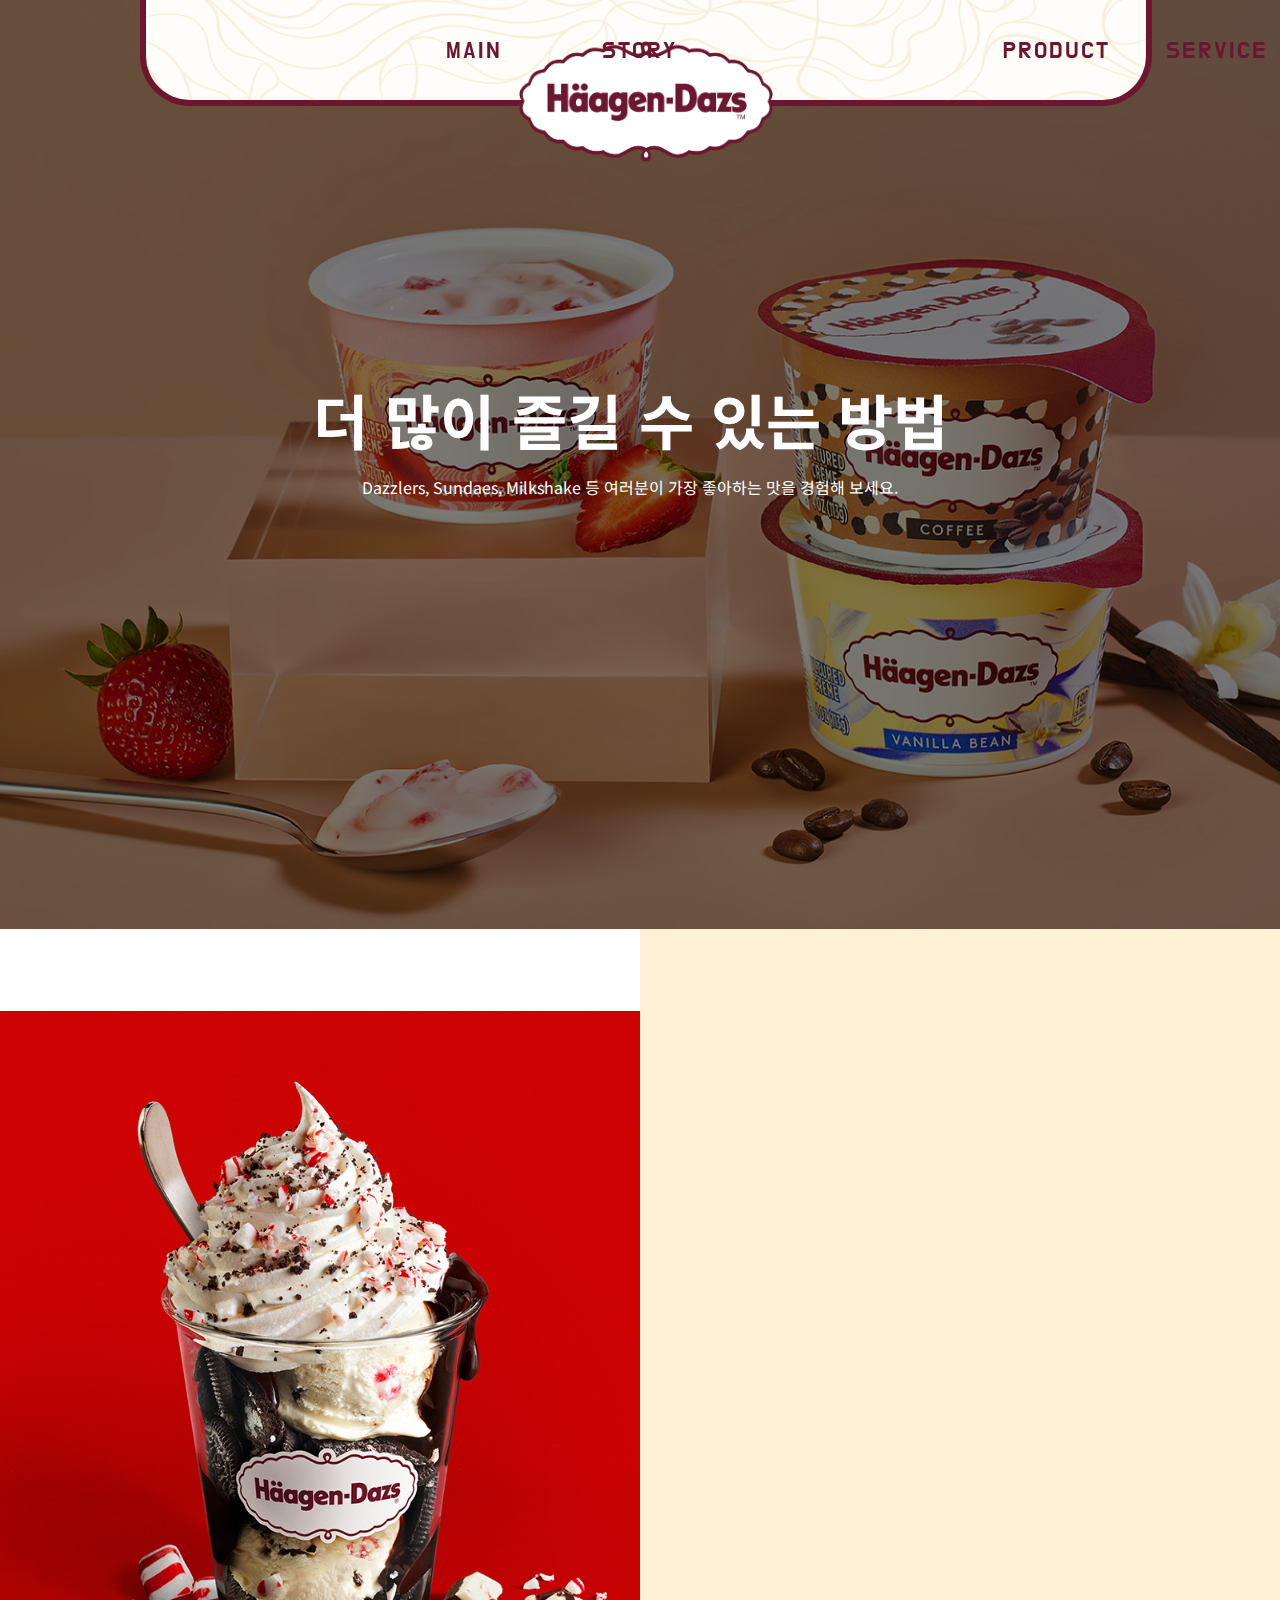
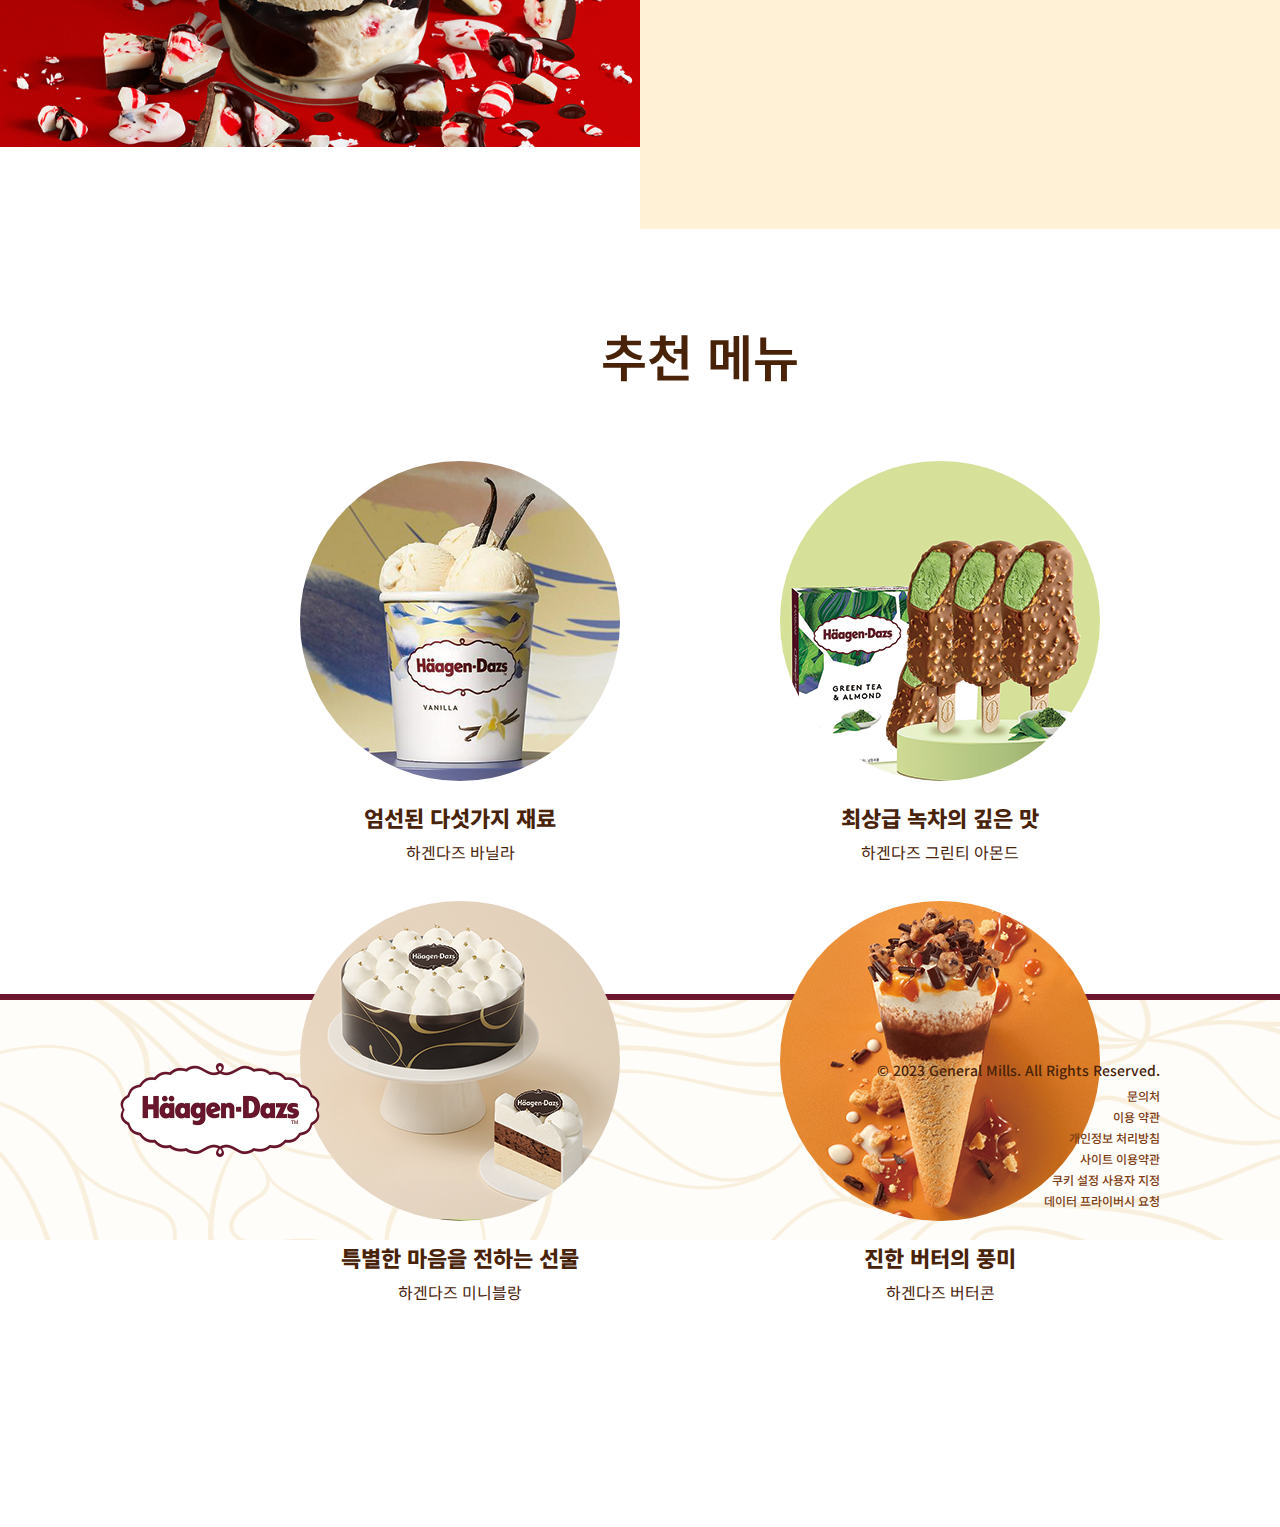
==== haggendazs/index.html @ fa951edf "cake" ====
<!doctype html>
<html lang="ko">
<head>
<meta charset="UTF-8">
<title>main</title>
<link rel="stylesheet" href="css/main.css">
<link href="https://fonts.googleapis.com/css2?family=Noto+Sans+KR:wght@100;300;400;500;600;700;800&display=swap" rel="stylesheet">
<link href="https://fonts.googleapis.com/css2?family=Do+Hyeon&display=swap" rel="stylesheet">
<link rel="stylesheet" href="https://cdnjs.cloudflare.com/ajax/libs/animate.css/4.1.1/animate.min.css">
<script src="./js/jquery-3.7.0.min.js"></script>
<script src="js/haggen_index.js"></script>
</head>

<body>
<header class="nav-down">
	<div class="wrapper">
		<h1 class="logo"><img src="img/logo1.png"></h1>
		<div class="nav">	
			<ul class="menu1">
				<li><a href="index.html">MAIN</a></li>
				<li><a href="sub1.html">STORY</a></li>
			</ul>
			<ul class="menu2">
				<li><a href="sub2.html">PRODUCT</a></li>
				<li><a href="sub3.html">SERVICE</a></li>
			</ul>
		</div>
	</div>
</header>

<section class="sect01">
	<article class="black1">
		<div class="inner">
			<div class="title-text animate__animated animate__bounceInDown">
				<h2>더 많이 즐길 수 있는 방법</h2>
				<p>Dazzlers, Sundaes, Milkshake 등 여러분이 가장 좋아하는 맛을 경험해 보세요.</p>
			</div>
		</div>
	</article>
</section>

<section class="sect02">
	<article class="all-box">
		<div class="big-img"></div>
		<div class="text-box">
			<div class="box2">
				<div class="effect-box animate__animated">
					<h2>HÄAGEN-DAZS PRODUCT</h2>
					<h3>완벽한 아이스크림을 만들기 위한 노력</h3>
					<p>1960년부터 하겐다즈는 비교할 수 없는 퀄리티의 아이스크림을 만들어 오고 있습니다. 창립자인 루벤 매투스는 고품질의 엄선된 원료만을 사용하여 세계 최고의 아이스크림을 만드는 것을 하게다즈의 비전으로 삼았습니다.<br>'아이스크림이란 차갑고 달콤하기만 한 것이 아닌 만족스러운 경험 그 자체를 제공해야한다'라는 그의 비전과 철학은 지금까지도 이어져 오고 있습니다.</p>
					<button class="btn"><a href="sub1.html">LEARN MORE</a></button>
				</div>
			</div>
		</div>
	</article>
</section>

<section class="sect03">
	<article class="at-box">
		<div class="inner">
			<h2>추천 메뉴</h2>
			<div class="big-box">
				<div class="box">
					<div class="box2-img"><img src="img/vanilla-hd.png"></div>
					<div class="box-text">
						<h3>엄선된 다섯가지 재료</h3>
						<p>하겐다즈 바닐라</p>
					</div>
				</div>

				<div class="box">
					<div class="box2-img"><img src="img/green-hd.png"></div>
					<div class="box-text">
						<h3>최상급 녹차의 깊은 맛</h3>
						<p>하겐다즈 그린티 아몬드</p>
					</div>
				</div>

				<div class="box">
					<div class="box2-img"><img src="img/mini-hd.png"></div>
					<div class="box-text">
						<h3>특별한 마음을 전하는 선물</h3>
						<p>하겐다즈 미니블랑</p>
					</div>
				</div>

				<div class="box">
					<div class="box2-img"><img src="img/buttercone-hd.png"></div>
					<div class="box-text">
						<h3>진한 버터의 풍미</h3>
						<p>하겐다즈 버터콘</p>
					</div>
				</div>
			</div>
		</div>
	</article>
</section>

<footer>
	<div class="inner">
		<div class="ft-img">
			<div class="ft-logo"><img src="img/ft-logo.png"></div>
		</div>

		<div class="ft-text">
			<p>© 2023 General Mills. All Rights Reserved.</p>
			<ul>
				<li>문의처</li>
				<li>이용 약관</li>
				<li>개인정보 처리방침</li>
				<li>사이트 이용약관</li>
				<li>쿠키 설정 사용자 지정</li>
				<li>데이터 프라이버시 요청</li>
			</ul>
		</div>
	</div>
</footer>
</body>
</html>
---- haggendazs/css/main.css ----
@charset "utf-8";

*{
	margin:0;
	padding:0;
}

.clearfix::after{
	content:"";
	display:block;
	clear:both;
}

button{
	border:none;
	background:none;
}

ul{
	list-style-type:none;
}

li{
	text-decoration:none;
}

a{
	text-decoration:none;
	color:black;
}

body{
	font-family: 'Noto Sans KR', sans-serif;
	overflow-x:hidden;
	background-color:#fff;
}

#menuicon{
	display: none;
}

header{
	width:1400px;
	height:100px;
	margin:auto;
	background-color:#fffefc;
	border-radius:0px 0px 50px 50px;
	border-left:6px solid #6c172f;
	border-right:6px solid #6c172f;
	border-bottom:6px solid #6c172f;
	background:url("../img/background1.png") no-repeat 50% 50%;
	background-size:cover;
	position:fixed;
	top:0px;
	left:50%;
	margin-left:-700px;
	z-index:100;
	transition: top 0.5s ease-in-out;
}

.wrapper{
	width: 1400px;
	margin: auto;
}

.nav{
	width:1400px;
	height:100px;
	box-sizing:border-box;
	padding:37px 95px;
	margin:auto;
}

.nav-up{
	top: -170px;
}

h1.logo{
	width:280px;
	height:142px;
	position:absolute;
	left:50%;
	margin-left:-140px;
	bottom:-70px;
}

h1.logo img{
	position:absolute;
	width:100%;
}

.nav ul{
	display:inline-block;
}

ul.menu1{
	float:left;
}

.menu1 li{
	float:left;
	padding: 0px 60px;
}

.menu1 li > a{
	font-size:24px;
	font-weight:500;
	font-family: 'Do Hyeon', sans-serif;
	letter-spacing:2px;
	color:#6c172f;
	position: relative;
	cursor: pointer;
}

.menu1 li > a::after{
	content: "";
	position: absolute;
	bottom: -5px;
	height: 4px;
	width: 100%;
	left: 0px;
	background-color: #6c172f;
	transition: 0.3s;
	transition-timing-function: ease-in-out;
	transform: scaleX(0);
}

.menu1 li > a:hover::after{
	transform: scaleX(1);
}

ul.menu2{
	float:right;
}

.menu2 li{
	float:left;
	padding: 0px 50px;
}

.menu2 li > a{
	font-size:24px;
	font-weight:500;
	font-family: 'Do Hyeon', sans-serif;
	letter-spacing:2px;
	position: relative;
	color:#6c172f;
}

.menu2 li > a::after{
	content: "";
	position: absolute;
	bottom: -5px;
	height: 4px;
	width: 100%;
	left: 0px;
	background-color: #6c172f;
	transition: 0.3s;
	transition-timing-function: ease-in-out;
	transform: scaleX(0);
}

.menu2 li > a:hover::after{
	transform: scaleX(1);
}

.sect01{
	width:100%;
	height: 115vh;
	overflow:hidden;
	background:url("../img/back-hd2.png") no-repeat;
	background-size: cover;
	background-position:center;
	margin-top:-106px;
	z-index:99;
}

.black1{
	width: 100%;
	height: 115vh;
	background-color: rgba(0,0,0,0.5);
}

.sect01 .inner{
	width:1400px;
	margin:auto;
	background-color: #ffcc66;
}

.title-text{
	margin:auto;
	top:50%;
	margin-top:-75px;
	left:50%;
	margin-left:-450px;
	position:absolute;
}

.sect01 h2{
	width:880px;
	height:80px;
	text-align:center;
	color:white;
	font-size:60px;
	margin-bottom:20px;
}

.sect01 p{
	text-align:center;
	color:white;
	width:880px;
	height:30px;
}




/*섹션2 스크롤할때 오른쪽에 같이 쭈우욱 내려오는 애니메이션 있으면 재밌을거 같음*/
.sect02{
	width:100%;
}

.all-box{
	width: 100%;
	height: 100vh;
	display: flex;
	position: relative;
	overflow: hidden;
}

.big-img{
	float:left;
	width: 50%;
	height: 100vh;
	background: url("../img/ice-hd1.png") no-repeat center center;
	background-size: 100%;
}


.text-box{
	width: 50%;
	background-color:#fff1d5;
	box-sizing: border-box;
	padding: 135px 90px;
}

.box2{
	position: relative;
	width: 620px;
	overflow: hidden;
	box-sizing: border-box;
	padding-bottom: 570px;
}

.effect-box{
	padding-right: 115px;
	width: 509px;
	position: absolute;
	display: none;
}

.effect-box h2{
	font-size: 28px;
	font-weight: 400;
	margin-bottom: 60px;
	color: #48230a;
}

.effect-box h3{
	width: 450px;
	height: 140px;
	font-size: 50px;
	font-weight: 800;
	line-height: 62px;
	margin-bottom: 20px;
	color: #48230a;
}

.effect-box p{
	font-size: 16px;
	line-height: 27px;
	margin-bottom: 110px;
	color: #48230a;
}

.btn{
	height: 60px;
	border: 2px solid #48230a;
	color: #48230a;
	font-size:20px;
	font-weight: 600;
	background-color: transparent;
	letter-spacing: 1px;
	position: relative;
	transition: all;
	overflow: hidden;
	cursor: pointer;
}

.btn a{
	padding: 13px 22px;
}

.btn:focus{
	outline: none;
}

.btn::before{
	content: "";
	position: absolute;
	width: 100%;
	height: 100%;
	background-color: #48230a;
	top: 100%;
	left: 0;
	transition: all 0.4s;
	z-index: -1;
}

.btn:hover::before{
	transform: translateY(-100%);
}

.btn:hover a{
	color: #fff1d5;
}

/*섹션3*/
.sect03{
	width: 100%;
	background-color: #ffffff;
}

.sect03 .at-box{
	width: 100%;
	height: 85vh;
}

.sect03 .inner{
	width: 1400px;
	box-sizing: border-box;
	padding: 80px 0px;
	margin: auto;
}

.sect03 h2{
	font-size: 50px;
	font-weight: 600;
	margin: auto;
	padding-top: 10px;
	text-align: center;
	color: #48230a;
	margin-bottom: 70px;
}

.big-box{
	width: 1400px;
	height: 440px;
}

.box{
	width: 320px;
	height: 440px;
	float: left;
	margin-right: 40px;
}

.box:nth-child(4){
	margin-right: 0px;
}

.box2-img{
	width: 320px;
	height: 320px;
	border-radius: 50%;
	position: relative;
	overflow: hidden;
}

.box2-img img{
	position: absolute;
	transition: all 0.2s linear;
}

.box2-img:hover img {
	transform: scale(1.2);
  }

.box-text{
	width: 320px;
	height: 120px;
	box-sizing: border-box;
	padding: 20px 10px;
	text-align: center;
}

.box-text h3{
	font-size: 22px;
	font-weight: 800;
	color: #48230a;
	margin-bottom: 7px;
}

.box-text p{
	font-size: 16px;
	font-weight: 400;
	color: #48230a;
}



/*footer*/

footer{
	width: 100%;
	background-color:#fffefc;
	border-top: 6px solid #6c172f;
	background:url("../img/background1.png") no-repeat;
	background-size:cover;
}

footer .inner{
	width: 1400px;
	margin: auto;
	padding: 185px 40px;
	position: relative;
}

.ft-img{
	width: 400px;
	position: absolute;
	left: 0px;
	top: 50%;
	margin-top: -90px;
}

.ft-logo{
	width: 400px;
	overflow: hidden;
}

.ft-text{
	width: 500px;
	right: 0px;
	top: 50%;
	margin-top: -90px;
	text-align: right;
	box-sizing: border-box;
	position: absolute;
}

.ft-text p{
	font-size: 18px;
	font-weight: 500;
	color: #48230a;
	margin-bottom: 24px;
}

.ft-text li{
	font-size: 14px;
	color: #7e3e14;
	font-weight: 500;
	padding: 4px 0px;
}

@media (max-width:1499px){
	header{
		width: 1000px;
		left: 50%;
		margin-left: -500px;
	}

	.nav{
		width: 1000px;
		padding: 36px 50px;
	}

	.menu1 li{
		padding: 0px 50px;
	}

	.menu2 li{
		padding: 0px 28px;
	}

	#sect02 h2{
		font-size: 18px;
		margin-bottom: 12px;
	}

	#sect02 h3{
		font-size: 36px;
		width: 320px;
		margin-bottom: -22px;
		line-height: 45px;
	}

	#sect02 p{
		font-size: 14px;
		margin-bottom: 60px;
		line-height: 26px;
		width: 363px;
	}

	.text-box{
		padding:96px 90px;
		box-sizing: border-box;
	}

	.effect-box{
		width: 374px;
	}

	.all-box{
		width: 100%;
	}

	.box2{
		width: 390px;
		padding-bottom: 465px;
	}

	.big-img img{
		background-position: -300px 0px;
	}

	#sect03 .inner{
		width: 1000px;
	}

	#sect03 h2{
		font-size: 46px;
	}

	.big-box{
		width: 800px;
		height: 880px;
		margin: auto;
	}

	.box{
		margin-right: 160px;
	}

	.box:nth-child(2){
		margin-right: 0px;
	}

	footer .inner{
		width: 1000px;
		padding: 120px 20px;
	}

	.ft-img{
		width: 200px;
		top: 50%;
		margin-top: -60px;
	}

	.ft-img img{
		position: absolute;
		width: 100%;
	}

	.ft-logo{
		width: 200px;
	}

	.ft-text{
		margin-top: -60px;
	}

	.ft-text p{
		font-size: 14px;
		margin-bottom: 5px;
	}

	.ft-text li{
		font-size: 12px;
		padding: 2px 0px;
	}

}

@media (max-width:768px){
	header{
		height: 60px;
		border-radius:0px;
		border-left:none;
		border-right:none;
		border-bottom:4px solid #6c172f;
		background:url("../img/background1.png") no-repeat 50% 50%;
		background-size:cover;
		position:relative;
		top: 0px;
		right: 0px;
		box-sizing: border-box;
		padding: 17px 219px;
	}

	.nav{
		width: 100%;
		height: 60px;
		left: 148px;
		position: absolute;
	}

	h1.logo{
		display: none;
	}

	.menu1{
		top: 60px;
		position: absolute;
	}

	.menu1 li{
		display: block;
		float: none;
		padding: 14px 10px;
		background-color: #fff1d5;
	}

	.menu2 li{
		display: none;
	}


	

	input[id="menuicon"]{
		display: none;
	}

	input[id="menuicon"] + label {
		display: block;
		width: 30px;
		height: 25px;
		position: relative;
		cursor: pointer;
	}

	input[id="menuicon"] + label span{
		display: block;
		position: absolute;
		width: 100%;
		height: 3px;
		border-radius: 30px;
		background: #6c172f;
		transition: all .35s;
	}

	input[id="menuicon"] + label span:nth-child(1) {
		top: 0;
	}

	input[id="menuicon"] + label span:nth-child(2) {
		top: 50%;
		transform: translateY(-50%);
	}

	input[id="menuicon"] + label span:nth-child(3) {
		bottom: 0;
	}

	input[id="menuicon"]:checked + label span:nth-child(1) {
		top: 50%;
		transform: translateY(-50%) rotate(45deg);
	}

	input[id="menuicon"]:checked + label span:nth-child(2) {
		opacity: 0;
	}

	input[id="menuicon"]:checked + label span:nth-child(3) {
		bottom: 50%;
		transform: translateY(50%) rotate(-45deg);
	}

	



	.all-box{
		width: 100%;
	}

	.box2{
		top: 80px;
		margin-top: 0px;
	}

	.big-box{
		width: 1000px;
		;
	}
}
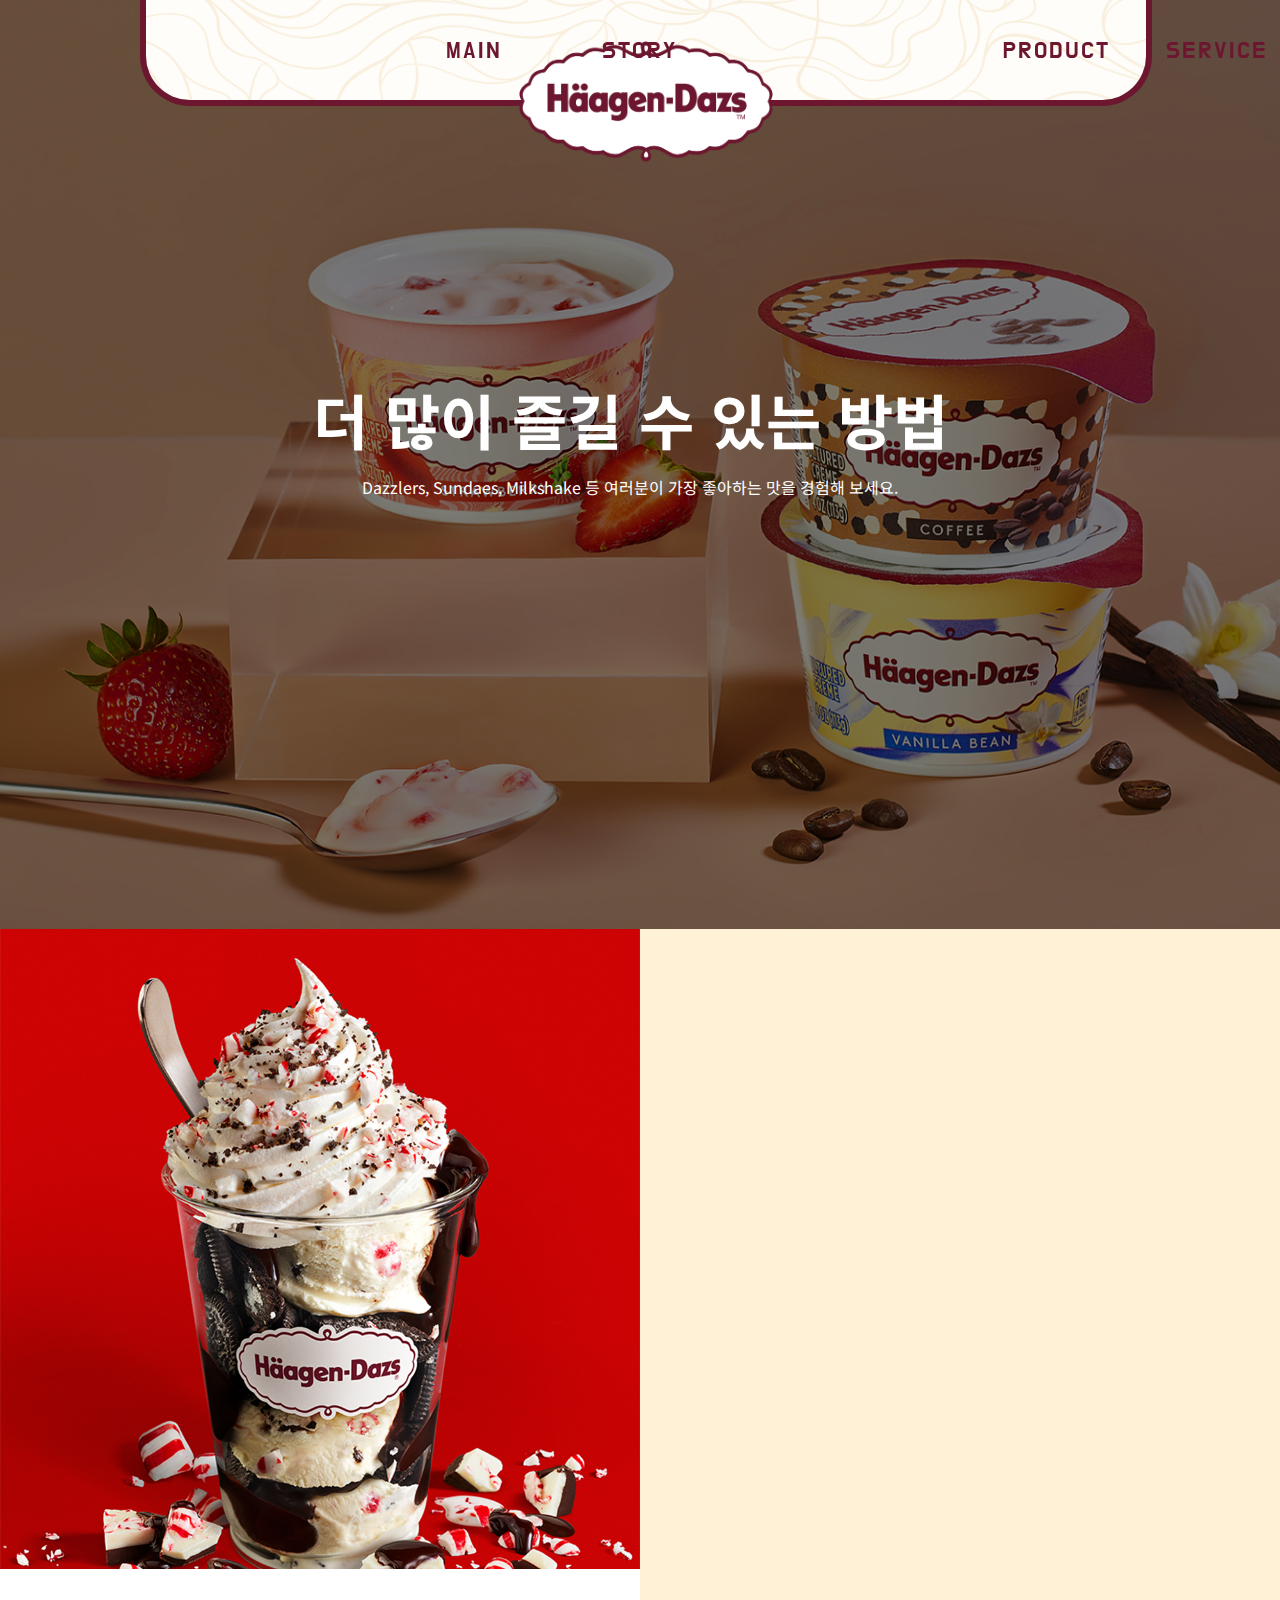
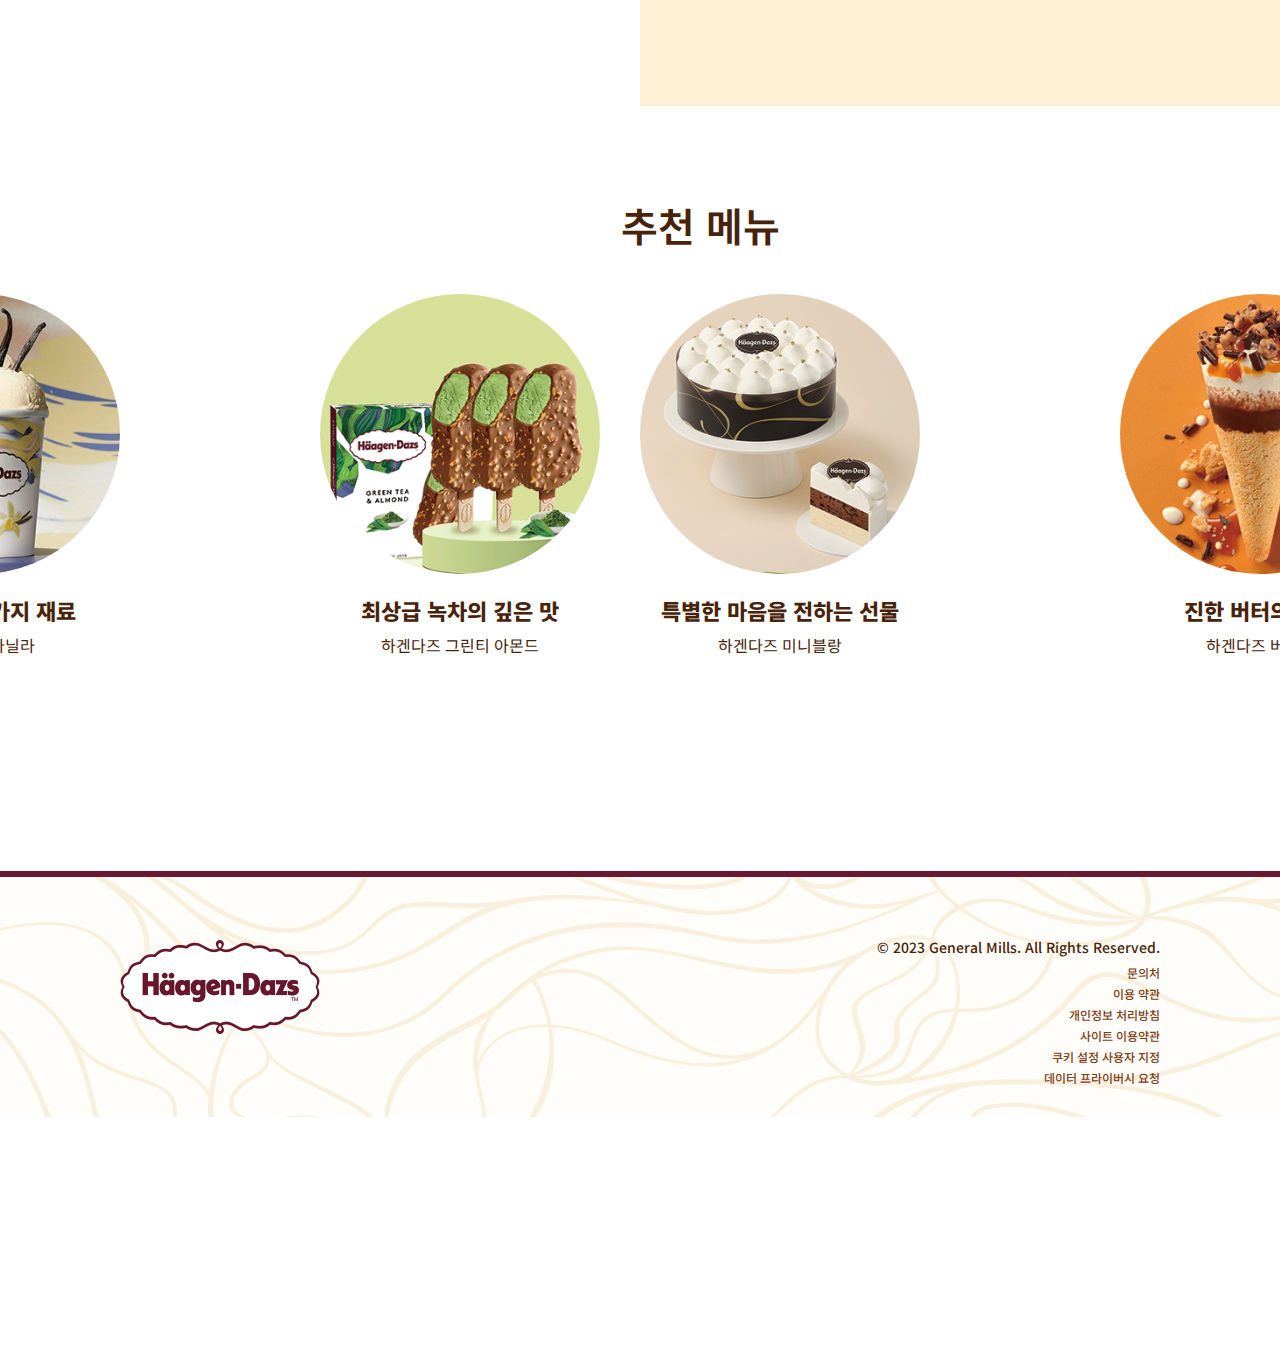
==== commit 8a2073d7: "hot coffee" ====
--- a/haggendazs/index.html
+++ b/haggendazs/index.html
@@ -41,7 +41,7 @@
 
 <section class="sect02">
 	<article class="all-box">
-		<div class="big-img"></div>
+		<div class="big-img"><img src="img/main_ice_hd.png"></div>
 		<div class="text-box">
 			<div class="box2">
 				<div class="effect-box animate__animated">
--- a/haggendazs/css/main.css
+++ b/haggendazs/css/main.css
@@ -222,18 +222,20 @@
 
 .all-box{
 	width: 100%;
-	height: 100vh;
 	display: flex;
+	justify-content: space-between;
+	overflow: hidden;
 	position: relative;
+}
+
+.big-img{
+	width: 50%;
 	overflow: hidden;
 }
 
-.big-img{
-	float:left;
-	width: 50%;
-	height: 100vh;
-	background: url("../img/ice-hd1.png") no-repeat center center;
-	background-size: 100%;
+.big-img img{
+	width: 100%;
+	vertical-align: top;
 }
 
 
@@ -241,21 +243,17 @@
 	width: 50%;
 	background-color:#fff1d5;
 	box-sizing: border-box;
-	padding: 135px 90px;
 }
 
 .box2{
-	position: relative;
-	width: 620px;
 	overflow: hidden;
 	box-sizing: border-box;
-	padding-bottom: 570px;
+	padding: 120px 0 0 80px;
 }
 
 .effect-box{
 	padding-right: 115px;
 	width: 509px;
-	position: absolute;
 	display: none;
 }
 
@@ -344,41 +342,36 @@
 }
 
 .sect03 h2{
-	font-size: 50px;
+	font-size: 40px;
 	font-weight: 600;
 	margin: auto;
 	padding-top: 10px;
 	text-align: center;
 	color: #48230a;
-	margin-bottom: 70px;
+	margin-bottom: 40px;
 }
 
 .big-box{
-	width: 1400px;
-	height: 440px;
+	display: flex;
+	justify-content: center;
 }
 
 .box{
 	width: 320px;
 	height: 440px;
-	float: left;
-	margin-right: 40px;
-}
-
-.box:nth-child(4){
-	margin-right: 0px;
 }
 
 .box2-img{
-	width: 320px;
-	height: 320px;
+	width: 280px;
+	height: 280px;
 	border-radius: 50%;
 	position: relative;
 	overflow: hidden;
+	margin: 0 auto;
 }
 
 .box2-img img{
-	position: absolute;
+	width: 100%;
 	transition: all 0.2s linear;
 }
 
@@ -420,7 +413,7 @@
 }
 
 footer .inner{
-	width: 1400px;
+	width: 1280px;
 	margin: auto;
 	padding: 185px 40px;
 	position: relative;
